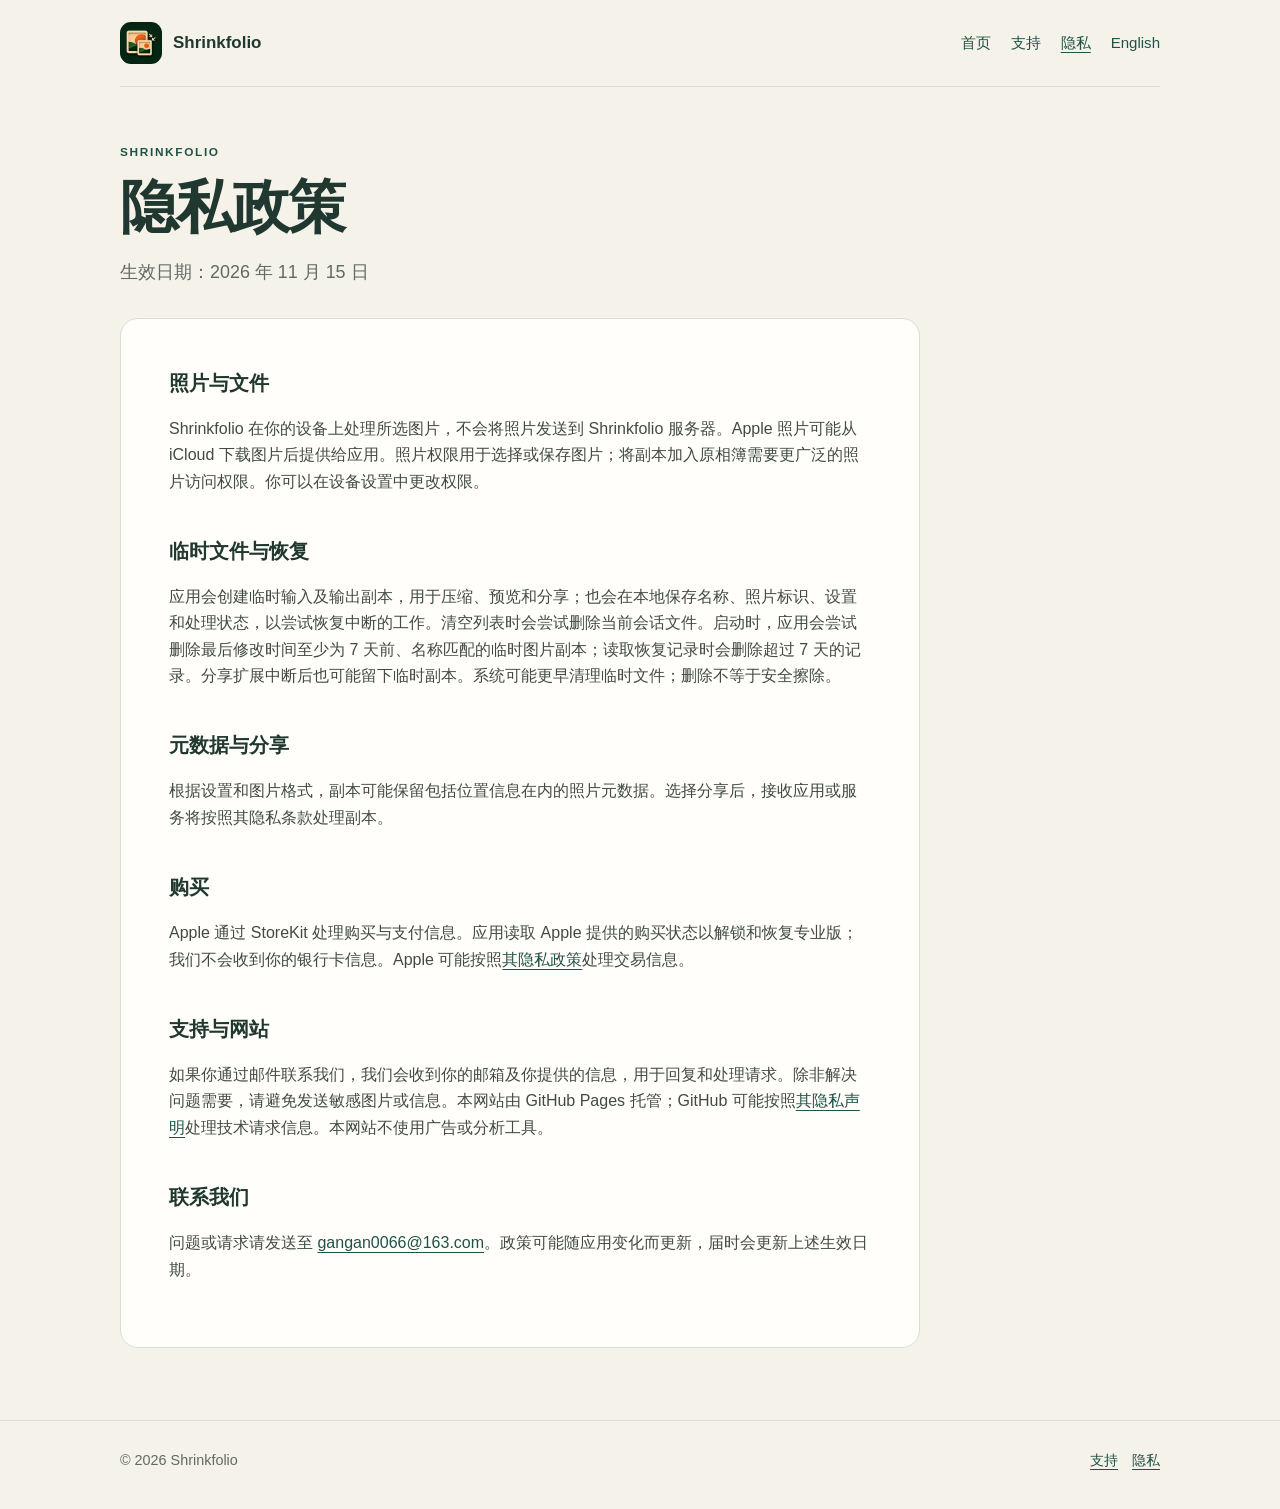
==== zh/privacy.html @ 63c45c49 "Publish support and privacy pages" ====
<!doctype html><html lang="zh-Hans"><head><meta charset="utf-8"><meta name="viewport" content="width=device-width,initial-scale=1"><title>隐私政策 · Shrinkfolio</title><link rel="stylesheet" href="../assets/style.css"></head><body><header class="wrap nav"><a class="brand" href="home.html"><img src="../assets/icon.png" alt="">Shrinkfolio</a><nav class="links" aria-label="Navigation"><a href="home.html">首页</a><a href="support.html">支持</a><a href="privacy.html" aria-current="page">隐私</a><a href="../en/privacy.html">English</a></nav></header><main class="wrap"><div class="page"><div class="eyebrow">SHRINKFOLIO</div><h1>隐私政策</h1><p class="lead">生效日期：2026 年 11 月 15 日</p><article class="article"><h2>照片与文件</h2><p>Shrinkfolio 在你的设备上处理所选图片，不会将照片发送到 Shrinkfolio 服务器。Apple 照片可能从 iCloud 下载图片后提供给应用。照片权限用于选择或保存图片；将副本加入原相簿需要更广泛的照片访问权限。你可以在设备设置中更改权限。</p><h2>临时文件与恢复</h2><p>应用会创建临时输入及输出副本，用于压缩、预览和分享；也会在本地保存名称、照片标识、设置和处理状态，以尝试恢复中断的工作。清空列表时会尝试删除当前会话文件。启动时，应用会尝试删除最后修改时间至少为 7 天前、名称匹配的临时图片副本；读取恢复记录时会删除超过 7 天的记录。分享扩展中断后也可能留下临时副本。系统可能更早清理临时文件；删除不等于安全擦除。</p><h2>元数据与分享</h2><p>根据设置和图片格式，副本可能保留包括位置信息在内的照片元数据。选择分享后，接收应用或服务将按照其隐私条款处理副本。</p><h2>购买</h2><p>Apple 通过 StoreKit 处理购买与支付信息。应用读取 Apple 提供的购买状态以解锁和恢复专业版；我们不会收到你的银行卡信息。Apple 可能按照<a href="https://www.apple.com/legal/privacy/">其隐私政策</a>处理交易信息。</p><h2>支持与网站</h2><p>如果你通过邮件联系我们，我们会收到你的邮箱及你提供的信息，用于回复和处理请求。除非解决问题需要，请避免发送敏感图片或信息。本网站由 GitHub Pages 托管；GitHub 可能按照<a href="https://docs.github.com/en/site-policy/privacy-policies/github-general-privacy-statement">其隐私声明</a>处理技术请求信息。本网站不使用广告或分析工具。</p><h2>联系我们</h2><p>问题或请求请发送至 <a href="mailto:gangan0066@163.com">gangan0066@163.com</a>。政策可能随应用变化而更新，届时会更新上述生效日期。</p></article></div></main><footer><div class="wrap"><span>© 2026 Shrinkfolio</span><span><a href="support.html">支持</a>　<a href="privacy.html">隐私</a></span></div></footer></body></html>
---- assets/style.css ----
:root{color-scheme:light;--ink:#20382f;--text:#252b27;--muted:#606b63;--paper:#f5f2e9;--card:#fffefa;--line:#d9ded5;--green:#205347;--gold:#ba8451}*{box-sizing:border-box}html{scroll-behavior:smooth}body{margin:0;background:var(--paper);color:var(--text);font:16px/1.65 -apple-system,BlinkMacSystemFont,"Segoe UI",sans-serif}a{color:var(--green);text-underline-offset:4px}a:focus-visible,summary:focus-visible{outline:3px solid #bd8650;outline-offset:4px}.wrap{width:min(1040px,calc(100% - 40px));margin:auto}.draft{background:#e9deca;color:#493a29;padding:10px 0;font-size:.85rem}.nav{display:flex;align-items:center;gap:24px;padding:22px 0;border-bottom:1px solid var(--line)}.brand{display:flex;align-items:center;gap:11px;text-decoration:none;color:var(--ink);font-weight:700;font-size:1.06rem}.brand img{width:42px;height:42px;border-radius:11px}.links{display:flex;align-items:center;gap:20px;margin-left:auto;flex-wrap:wrap}.links a{text-decoration:none;font-size:.94rem}.links a[aria-current=page]{text-decoration:underline}.hero{padding:76px 0 52px;display:grid;grid-template-columns:minmax(0,1.4fr) minmax(200px,.6fr);gap:50px;align-items:center}.eyebrow{color:var(--green);text-transform:uppercase;letter-spacing:.14em;font-size:.74rem;font-weight:700}.hero h1,.page h1{font-family:Georgia,"Songti SC",serif;color:var(--ink);font-size:clamp(2.45rem,6vw,4.6rem);line-height:1.07;letter-spacing:-.035em;margin:14px 0 20px}.hero p,.lead{color:var(--muted);font-size:1.12rem;max-width:56ch}.mark{display:grid;place-items:center;aspect-ratio:1;background:#e8e4d8;border-radius:38%;padding:15%;transform:rotate(4deg)}.mark img{width:100%;border-radius:25%;box-shadow:0 18px 45px #2a392c24}.button{display:inline-flex;align-items:center;justify-content:center;min-height:48px;padding:10px 20px;background:var(--green);color:white;border-radius:10px;text-decoration:none;font-weight:650;margin:14px 12px 0 0}.secondary{background:transparent;color:var(--green);border:1px solid #92aba1}.grid{display:grid;grid-template-columns:repeat(3,1fr);gap:16px;padding:0 0 68px}.tile,.article{background:var(--card);border:1px solid var(--line);border-radius:18px;padding:26px}.tile span{color:var(--gold);font-family:Georgia,serif;font-size:1.3rem}.tile h2{font-size:1.1rem;color:var(--ink);margin:12px 0 6px}.tile p{font-size:.95rem;color:var(--muted);margin:0}.page{padding:56px 0 72px;max-width:800px}.page h1{font-size:clamp(2.4rem,5vw,3.6rem)}.article{margin-top:30px;padding:clamp(22px,5vw,48px)}.article h2{font-size:1.25rem;color:var(--ink);margin:2em 0 .4em}.article h2:first-child{margin-top:0}.article p,.article li{color:#414b43}.article ul,.article ol{padding-left:1.4em}.callout{border-left:3px solid var(--gold);padding:1px 0 1px 18px;color:var(--muted)}footer{border-top:1px solid var(--line);padding:28px 0 36px;color:var(--muted);font-size:.9rem}footer .wrap{display:flex;justify-content:space-between;gap:20px;flex-wrap:wrap}@media(max-width:680px){.wrap{width:min(100% - 32px,1040px)}.nav{align-items:flex-start}.links{gap:12px}.hero{grid-template-columns:1fr;padding:48px 0 36px;gap:24px}.mark{width:144px;order:-1;border-radius:32%}.grid{grid-template-columns:1fr;padding-bottom:45px}.page{padding-top:38px}.article{border-radius:14px}.tile{padding:20px}}
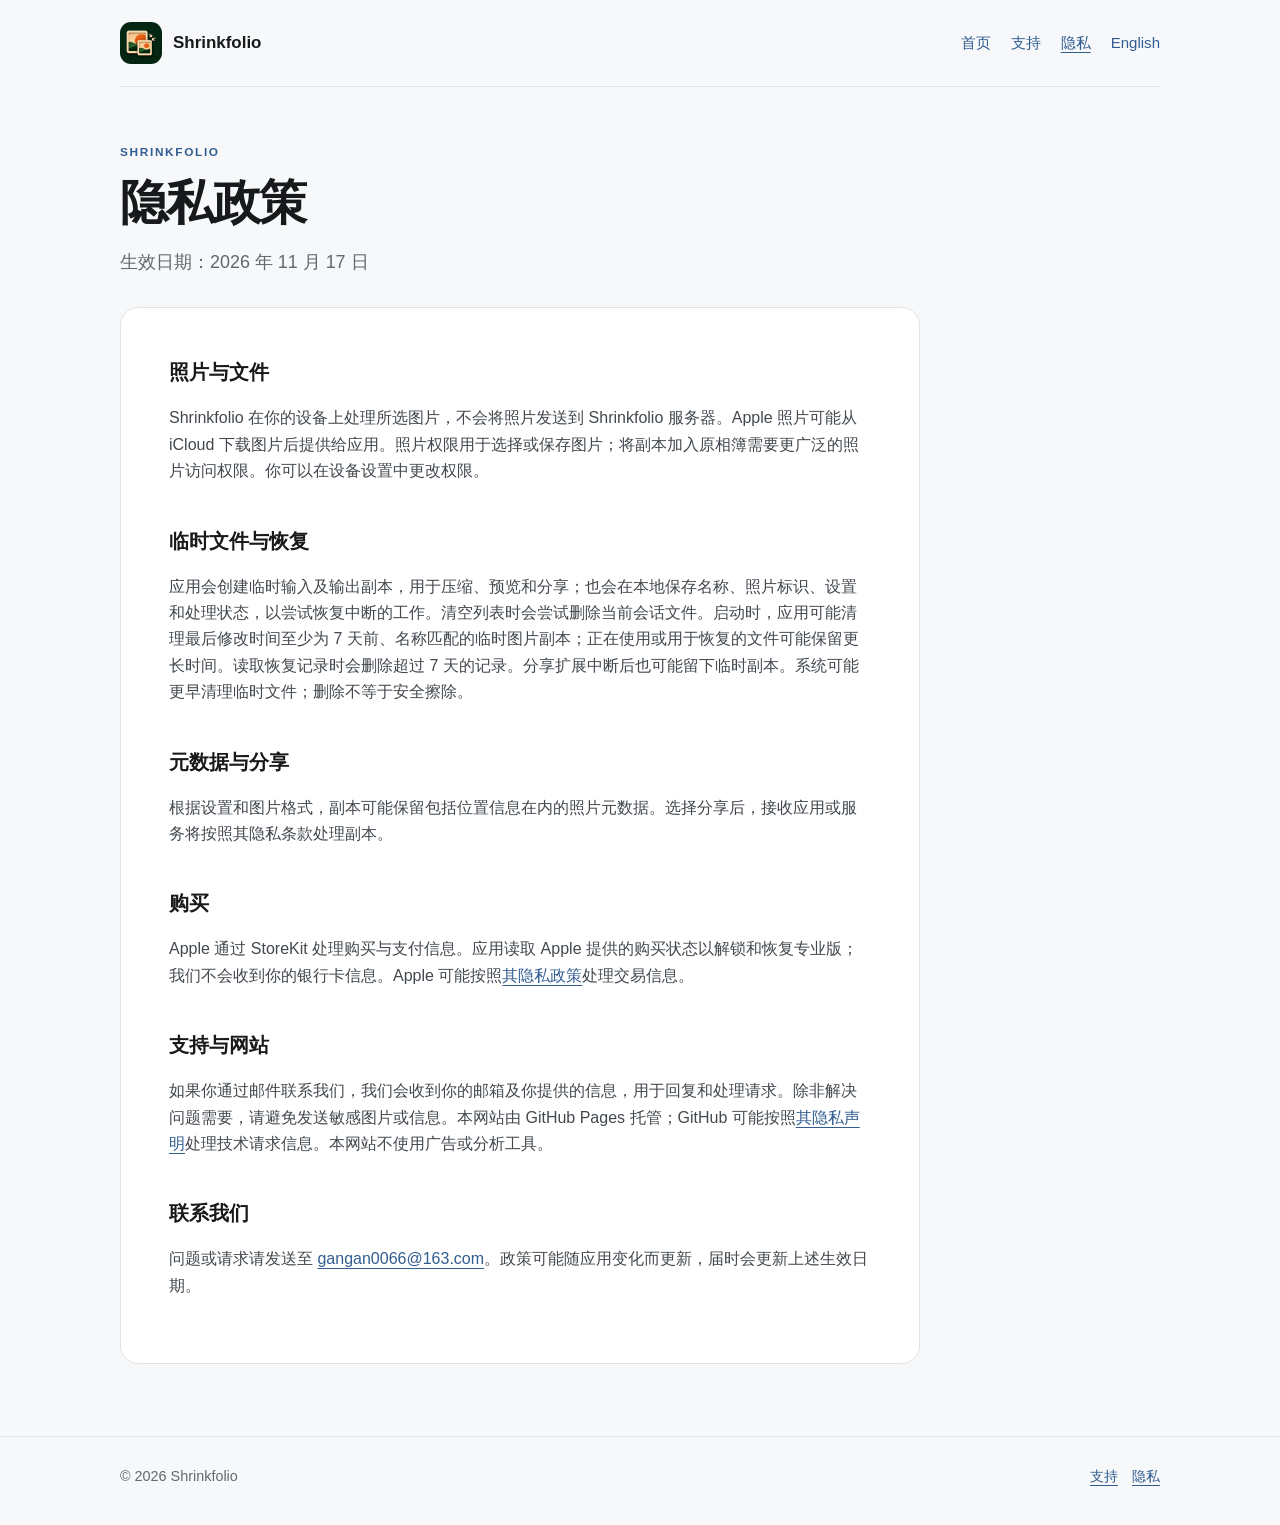
==== commit 3cd17b1f: "Clarify retention of recovery files" ====
--- a/zh/privacy.html
+++ b/zh/privacy.html
@@ -1 +1 @@
-<!doctype html><html lang="zh-Hans"><head><meta charset="utf-8"><meta name="viewport" content="width=device-width,initial-scale=1"><title>隐私政策 · Shrinkfolio</title><link rel="stylesheet" href="../assets/style.css"></head><body><header class="wrap nav"><a class="brand" href="home.html"><img src="../assets/icon.png" alt="">Shrinkfolio</a><nav class="links" aria-label="Navigation"><a href="home.html">首页</a><a href="support.html">支持</a><a href="privacy.html" aria-current="page">隐私</a><a href="../en/privacy.html">English</a></nav></header><main class="wrap"><div class="page"><div class="eyebrow">SHRINKFOLIO</div><h1>隐私政策</h1><p class="lead">生效日期：2026 年 11 月 15 日</p><article class="article"><h2>照片与文件</h2><p>Shrinkfolio 在你的设备上处理所选图片，不会将照片发送到 Shrinkfolio 服务器。Apple 照片可能从 iCloud 下载图片后提供给应用。照片权限用于选择或保存图片；将副本加入原相簿需要更广泛的照片访问权限。你可以在设备设置中更改权限。</p><h2>临时文件与恢复</h2><p>应用会创建临时输入及输出副本，用于压缩、预览和分享；也会在本地保存名称、照片标识、设置和处理状态，以尝试恢复中断的工作。清空列表时会尝试删除当前会话文件。启动时，应用会尝试删除最后修改时间至少为 7 天前、名称匹配的临时图片副本；读取恢复记录时会删除超过 7 天的记录。分享扩展中断后也可能留下临时副本。系统可能更早清理临时文件；删除不等于安全擦除。</p><h2>元数据与分享</h2><p>根据设置和图片格式，副本可能保留包括位置信息在内的照片元数据。选择分享后，接收应用或服务将按照其隐私条款处理副本。</p><h2>购买</h2><p>Apple 通过 StoreKit 处理购买与支付信息。应用读取 Apple 提供的购买状态以解锁和恢复专业版；我们不会收到你的银行卡信息。Apple 可能按照<a href="https://www.apple.com/legal/privacy/">其隐私政策</a>处理交易信息。</p><h2>支持与网站</h2><p>如果你通过邮件联系我们，我们会收到你的邮箱及你提供的信息，用于回复和处理请求。除非解决问题需要，请避免发送敏感图片或信息。本网站由 GitHub Pages 托管；GitHub 可能按照<a href="https://docs.github.com/en/site-policy/privacy-policies/github-general-privacy-statement">其隐私声明</a>处理技术请求信息。本网站不使用广告或分析工具。</p><h2>联系我们</h2><p>问题或请求请发送至 <a href="mailto:gangan0066@163.com">gangan0066@163.com</a>。政策可能随应用变化而更新，届时会更新上述生效日期。</p></article></div></main><footer><div class="wrap"><span>© 2026 Shrinkfolio</span><span><a href="support.html">支持</a>　<a href="privacy.html">隐私</a></span></div></footer></body></html>+<!doctype html><html lang="zh-Hans"><head><meta charset="utf-8"><meta name="viewport" content="width=device-width,initial-scale=1"><title>隐私政策 · Shrinkfolio</title><link rel="stylesheet" href="../assets/style.css"></head><body><header class="wrap nav"><a class="brand" href="home.html"><img src="../assets/icon.png" alt="">Shrinkfolio</a><nav class="links" aria-label="Navigation"><a href="home.html">首页</a><a href="support.html">支持</a><a href="privacy.html" aria-current="page">隐私</a><a href="../en/privacy.html">English</a></nav></header><main class="wrap"><div class="page"><div class="eyebrow">SHRINKFOLIO</div><h1>隐私政策</h1><p class="lead">生效日期：2026 年 11 月 17 日</p><article class="article"><h2>照片与文件</h2><p>Shrinkfolio 在你的设备上处理所选图片，不会将照片发送到 Shrinkfolio 服务器。Apple 照片可能从 iCloud 下载图片后提供给应用。照片权限用于选择或保存图片；将副本加入原相簿需要更广泛的照片访问权限。你可以在设备设置中更改权限。</p><h2>临时文件与恢复</h2><p>应用会创建临时输入及输出副本，用于压缩、预览和分享；也会在本地保存名称、照片标识、设置和处理状态，以尝试恢复中断的工作。清空列表时会尝试删除当前会话文件。启动时，应用可能清理最后修改时间至少为 7 天前、名称匹配的临时图片副本；正在使用或用于恢复的文件可能保留更长时间。读取恢复记录时会删除超过 7 天的记录。分享扩展中断后也可能留下临时副本。系统可能更早清理临时文件；删除不等于安全擦除。</p><h2>元数据与分享</h2><p>根据设置和图片格式，副本可能保留包括位置信息在内的照片元数据。选择分享后，接收应用或服务将按照其隐私条款处理副本。</p><h2>购买</h2><p>Apple 通过 StoreKit 处理购买与支付信息。应用读取 Apple 提供的购买状态以解锁和恢复专业版；我们不会收到你的银行卡信息。Apple 可能按照<a href="https://www.apple.com/legal/privacy/">其隐私政策</a>处理交易信息。</p><h2>支持与网站</h2><p>如果你通过邮件联系我们，我们会收到你的邮箱及你提供的信息，用于回复和处理请求。除非解决问题需要，请避免发送敏感图片或信息。本网站由 GitHub Pages 托管；GitHub 可能按照<a href="https://docs.github.com/en/site-policy/privacy-policies/github-general-privacy-statement">其隐私声明</a>处理技术请求信息。本网站不使用广告或分析工具。</p><h2>联系我们</h2><p>问题或请求请发送至 <a href="mailto:gangan0066@163.com">gangan0066@163.com</a>。政策可能随应用变化而更新，届时会更新上述生效日期。</p></article></div></main><footer><div class="wrap"><span>© 2026 Shrinkfolio</span><span><a href="support.html">支持</a>　<a href="privacy.html">隐私</a></span></div></footer></body></html>
--- a/assets/style.css
+++ b/assets/style.css
@@ -1 +1 @@
-:root{color-scheme:light;--ink:#20382f;--text:#252b27;--muted:#606b63;--paper:#f5f2e9;--card:#fffefa;--line:#d9ded5;--green:#205347;--gold:#ba8451}*{box-sizing:border-box}html{scroll-behavior:smooth}body{margin:0;background:var(--paper);color:var(--text);font:16px/1.65 -apple-system,BlinkMacSystemFont,"Segoe UI",sans-serif}a{color:var(--green);text-underline-offset:4px}a:focus-visible,summary:focus-visible{outline:3px solid #bd8650;outline-offset:4px}.wrap{width:min(1040px,calc(100% - 40px));margin:auto}.draft{background:#e9deca;color:#493a29;padding:10px 0;font-size:.85rem}.nav{display:flex;align-items:center;gap:24px;padding:22px 0;border-bottom:1px solid var(--line)}.brand{display:flex;align-items:center;gap:11px;text-decoration:none;color:var(--ink);font-weight:700;font-size:1.06rem}.brand img{width:42px;height:42px;border-radius:11px}.links{display:flex;align-items:center;gap:20px;margin-left:auto;flex-wrap:wrap}.links a{text-decoration:none;font-size:.94rem}.links a[aria-current=page]{text-decoration:underline}.hero{padding:76px 0 52px;display:grid;grid-template-columns:minmax(0,1.4fr) minmax(200px,.6fr);gap:50px;align-items:center}.eyebrow{color:var(--green);text-transform:uppercase;letter-spacing:.14em;font-size:.74rem;font-weight:700}.hero h1,.page h1{font-family:Georgia,"Songti SC",serif;color:var(--ink);font-size:clamp(2.45rem,6vw,4.6rem);line-height:1.07;letter-spacing:-.035em;margin:14px 0 20px}.hero p,.lead{color:var(--muted);font-size:1.12rem;max-width:56ch}.mark{display:grid;place-items:center;aspect-ratio:1;background:#e8e4d8;border-radius:38%;padding:15%;transform:rotate(4deg)}.mark img{width:100%;border-radius:25%;box-shadow:0 18px 45px #2a392c24}.button{display:inline-flex;align-items:center;justify-content:center;min-height:48px;padding:10px 20px;background:var(--green);color:white;border-radius:10px;text-decoration:none;font-weight:650;margin:14px 12px 0 0}.secondary{background:transparent;color:var(--green);border:1px solid #92aba1}.grid{display:grid;grid-template-columns:repeat(3,1fr);gap:16px;padding:0 0 68px}.tile,.article{background:var(--card);border:1px solid var(--line);border-radius:18px;padding:26px}.tile span{color:var(--gold);font-family:Georgia,serif;font-size:1.3rem}.tile h2{font-size:1.1rem;color:var(--ink);margin:12px 0 6px}.tile p{font-size:.95rem;color:var(--muted);margin:0}.page{padding:56px 0 72px;max-width:800px}.page h1{font-size:clamp(2.4rem,5vw,3.6rem)}.article{margin-top:30px;padding:clamp(22px,5vw,48px)}.article h2{font-size:1.25rem;color:var(--ink);margin:2em 0 .4em}.article h2:first-child{margin-top:0}.article p,.article li{color:#414b43}.article ul,.article ol{padding-left:1.4em}.callout{border-left:3px solid var(--gold);padding:1px 0 1px 18px;color:var(--muted)}footer{border-top:1px solid var(--line);padding:28px 0 36px;color:var(--muted);font-size:.9rem}footer .wrap{display:flex;justify-content:space-between;gap:20px;flex-wrap:wrap}@media(max-width:680px){.wrap{width:min(100% - 32px,1040px)}.nav{align-items:flex-start}.links{gap:12px}.hero{grid-template-columns:1fr;padding:48px 0 36px;gap:24px}.mark{width:144px;order:-1;border-radius:32%}.grid{grid-template-columns:1fr;padding-bottom:45px}.page{padding-top:38px}.article{border-radius:14px}.tile{padding:20px}}
+:root{color-scheme:light;--ink:#17191b;--text:#25282b;--muted:#62686e;--paper:#f7f8f9;--card:#ffffff;--line:#e0e3e6;--green:#315d91;--gold:#67727d}*{box-sizing:border-box}html{scroll-behavior:smooth}body{margin:0;background:var(--paper);color:var(--text);font:16px/1.65 -apple-system,BlinkMacSystemFont,"Segoe UI",sans-serif}a{color:var(--green);text-underline-offset:4px}a:focus-visible,summary:focus-visible{outline:3px solid #315d91;outline-offset:4px}.wrap{width:min(1040px,calc(100% - 40px));margin:auto}.draft{background:#e8ebee;color:#394047;padding:10px 0;font-size:.85rem}.nav{display:flex;align-items:center;gap:24px;padding:22px 0;border-bottom:1px solid var(--line)}.brand{display:flex;align-items:center;gap:11px;text-decoration:none;color:var(--ink);font-weight:700;font-size:1.06rem}.brand img{width:42px;height:42px;border-radius:11px}.links{display:flex;align-items:center;gap:20px;margin-left:auto;flex-wrap:wrap}.links a{text-decoration:none;font-size:.94rem}.links a[aria-current=page]{text-decoration:underline}.hero{padding:76px 0 52px;display:grid;grid-template-columns:minmax(0,1.4fr) minmax(200px,.6fr);gap:50px;align-items:center}.eyebrow{color:var(--green);text-transform:uppercase;letter-spacing:.14em;font-size:.74rem;font-weight:700}.hero h1,.page h1{font-family:Georgia,"Songti SC",serif;color:var(--ink);font-size:clamp(2.45rem,6vw,4.6rem);line-height:1.07;letter-spacing:-.035em;margin:14px 0 20px}.hero p,.lead{color:var(--muted);font-size:1.12rem;max-width:56ch}.mark{display:grid;place-items:center;aspect-ratio:1;background:#e9ecef;border-radius:38%;padding:15%;transform:rotate(4deg)}.mark img{width:100%;border-radius:25%;box-shadow:0 18px 45px #17191b1c}.button{display:inline-flex;align-items:center;justify-content:center;min-height:48px;padding:10px 20px;background:var(--green);color:white;border-radius:10px;text-decoration:none;font-weight:650;margin:14px 12px 0 0}.secondary{background:transparent;color:var(--green);border:1px solid #a8b6c4}.grid{display:grid;grid-template-columns:repeat(3,1fr);gap:16px;padding:0 0 68px}.tile,.article{background:var(--card);border:1px solid var(--line);border-radius:18px;padding:26px}.tile span{color:var(--gold);font-family:Georgia,serif;font-size:1.3rem}.tile h2{font-size:1.1rem;color:var(--ink);margin:12px 0 6px}.tile p{font-size:.95rem;color:var(--muted);margin:0}.page{padding:56px 0 72px;max-width:800px}.page h1{font-size:clamp(2.1rem,4vw,3rem)}.article{margin-top:30px;padding:clamp(22px,5vw,48px)}.article h2{font-size:1.25rem;color:var(--ink);margin:2em 0 .4em}.article h2:first-child{margin-top:0}.article p,.article li{color:#42484e}.article ul,.article ol{padding-left:1.4em}.callout{border-left:3px solid var(--gold);padding:1px 0 1px 18px;color:var(--muted)}footer{border-top:1px solid var(--line);padding:28px 0 36px;color:var(--muted);font-size:.9rem}footer .wrap{display:flex;justify-content:space-between;gap:20px;flex-wrap:wrap}@media(max-width:680px){.wrap{width:min(100% - 32px,1040px)}.nav{align-items:flex-start}.links{gap:12px}.hero{grid-template-columns:1fr;padding:48px 0 36px;gap:24px}.mark{width:144px;order:-1;border-radius:32%}.grid{grid-template-columns:1fr;padding-bottom:45px}.page{padding-top:38px}.article{border-radius:14px}.tile{padding:20px}}
